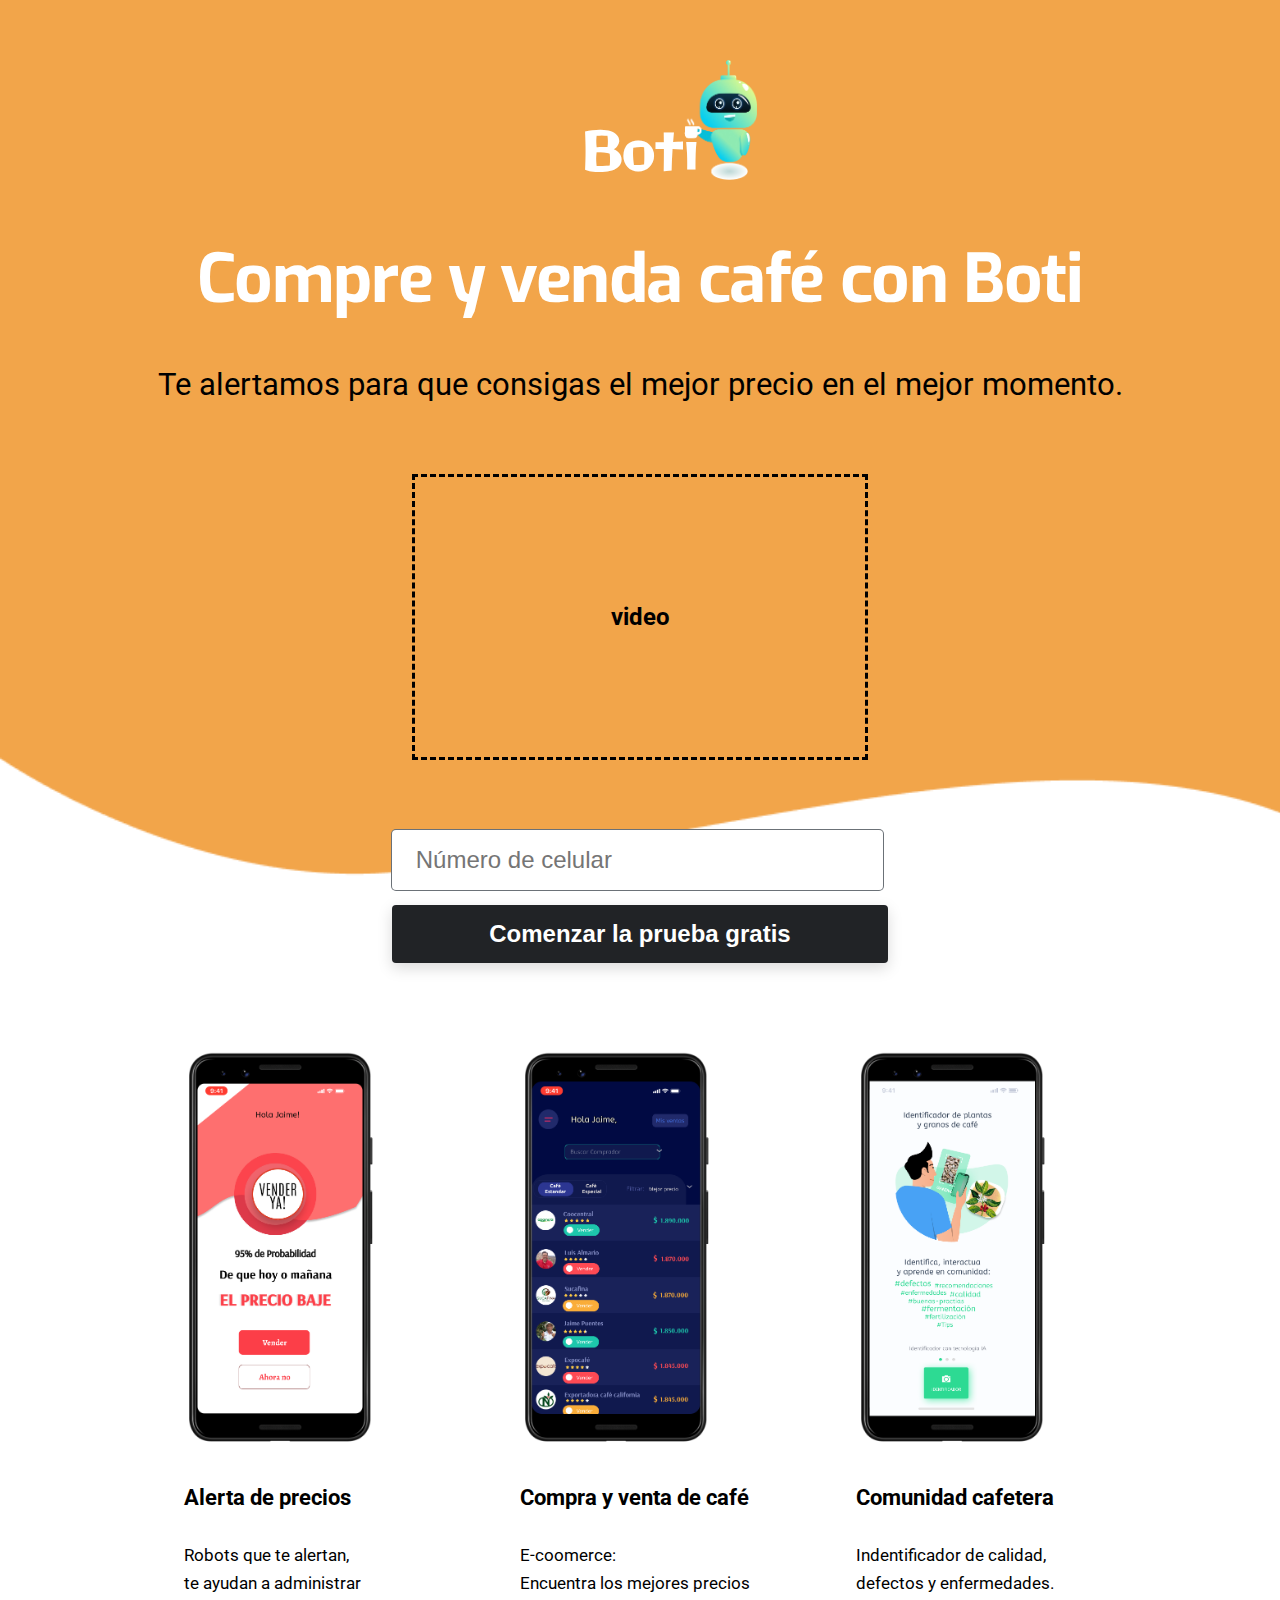
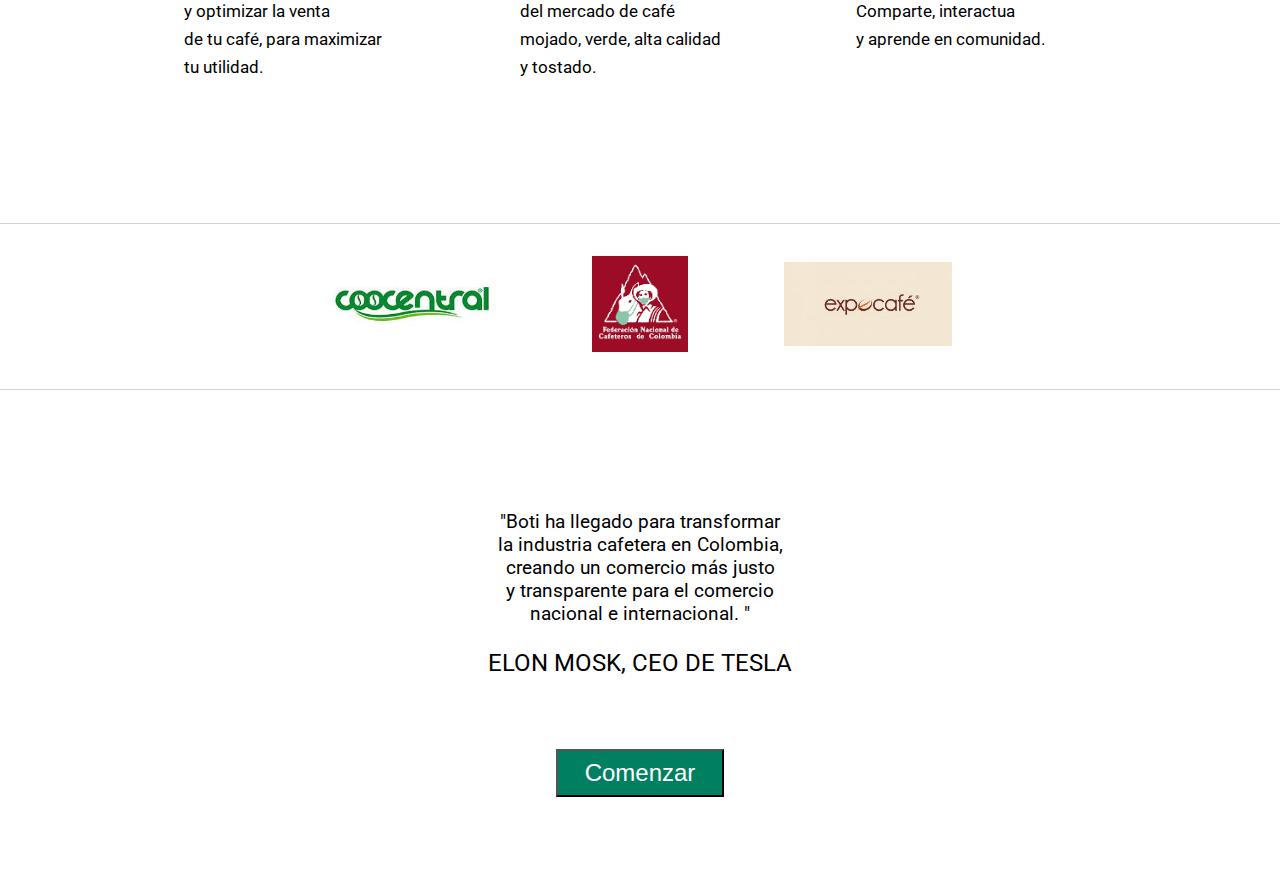
==== index.html @ e117797d "primer commit" ====
<!DOCTYPE html>
<html lang="en">
<head>
    <meta charset="UTF-8">
    <meta http-equiv="X-UA-Compatible" content="IE=edge">
    <meta name="viewport" content="width=device-width, initial-scale=1.0">
    <link rel="stylesheet" href="css/styles.css">
    <link rel="preconnect" href="https://fonts.googleapis.com">
    <link rel="preconnect" href="https://fonts.gstatic.com" crossorigin>
    <link href="https://fonts.googleapis.com/css2?family=Galindo&display=swap" rel="stylesheet">
    <link href="https://fonts.googleapis.com/css2?family=Roboto:wght@400;500;700&display=swap" rel="stylesheet">
    <link rel="stylesheet" href="https://use.fontawesome.com/releases/v5.15.2/css/all.css">
    <link href="https://fonts.googleapis.com/css2?family=Montserrat:wght@300;400;500;700&display=swap" rel="stylesheet">
    <link href="https://fonts.googleapis.com/css2?family=Lato:wght@400;700&display=swap" rel="stylesheet">
    <link href="https://fonts.googleapis.com/css2?family=Open+Sans:wght@300;400;600;700&display=swap" rel="stylesheet">
    <link href="https://fonts.googleapis.com/css2?family=Exo:wght@400;500;600;700&display=swap" rel="stylesheet">
    <title>BOTI</title>
</head>
<body>
    <div class="container">
        <header class="header">
            <div class="header__logo">
                <h2 class="header__titulo2">Boti</h2>
                <img src="img/logo_bot.png" alt="robot" class="header__img">
            </div> 
        </header>
        <h1 class="container__titulo1">Compre y venda café con Boti</h1>
        <div class="container_text">Te alertamos para que consigas el mejor precio en el mejor momento.</div>
        <div class="container2">
            <h2 class="container2__video">video</h2>
        </div>
        <div class="container__formulario">
            <input class="container__formulario__email" autocomplete="email" placeholder="Número de celular" aria-describedby="MessageId_5f2c" id="SignupEmail-a566" type="email" name="signup[email]">
            <button class="container__formulario__btn" name="button" data-event-page="free-trial" data-event-category="button" data-event-action="click-button-hero" data-event-label="signup" aria-haspopup="dialog" type="submit">Comenzar la prueba gratis</button>
        </div>
    </div> 
    
        <div class="container3">
            <div class="container3__cards">
                <img src="img/Group 807.png" alt="gif" class="container3__gif">
                <h4 class="container3__title1">Alerta de precios</h4>
                <span class="container3__subtitle1">Robots que te alertan,<br>te ayudan a administrar <br> y optimizar la venta <br> de tu café, para maximizar <br> tu utilidad. </span>
            </div>
            <div class="container3__cards2">
                <img src="img/Group 804.png" alt="gif2" class="container3__gif2">
                <h4 class="container3__title2" >Compra y venta de café</h4>
                <span class="container3__subtitle2">E-coomerce: <br> Encuentra los mejores precios <br>del mercado de café <br> mojado, verde, alta calidad <br> y tostado. </span>
            </div>
            <div class="container3__cards3">
                <img src="img/Group 808.png" alt="gif3" class="container3__gif3">
                <h4 class="container3__title3">Comunidad cafetera</h4>
                <span class="container3__subtitle3">Indentificador de calidad, <br> defectos y enfermedades.<br> Comparte, interactua <br>  y aprende en comunidad. </span>
            </div> 
        </div>
        <div class="container4">
            <div class="container4__sponsor"><img src="img/coocentral.jpg" alt="coocentral" class="container4__sponsor__img1"></div>
            <div class="container4__sponsor"><img src="img/fnc.png" alt="fnc" class="container4__sponsor__img2"></div>
            <div class="container4__sponsor"><img src="img/expocafe.jpg" alt="expocafé" class="container4__sponsor__img3"></div>
        </div>

        <div class="comment">
            <p class="comment__ceo1"> "Boti ha llegado para transformar <br> la industria cafetera en Colombia, <br> creando un comercio más justo <br> y transparente para el comercio<br>nacional e internacional. "</p>    
            <p class="comment__ceo2"> ELON MOSK, CEO DE TESLA </p> 
            <button class="comenzar">Comenzar</button>
        </div>
    



    
</body>
</html>
---- css/styles.css ----
html {
  font-size: 24px;
}

body {
  box-sizing: border-box;
  margin: 0;
  padding: 0;
  font-family: "Roboto", sans-serif;
}
body .container {
  background-image: url("../img/fondo.png");
  background-size: cover;
  display: flex;
  flex-direction: column;
  align-items: center;
}
body .container .header {
  display: flex;
  margin: 0;
  padding: 0;
  grid-column-gap: 0.5rem;
  align-items: center;
  flex-direction: column;
  margin-top: 2rem;
}
body .container .header .header__logo {
  position: relative;
  display: flex;
}
body .container .header .header__logo .header__img {
  width: 3rem;
  height: 5rem;
  margin: 0;
  position: absolute;
  z-index: 100;
  margin-left: 4.31rem;
  margin-top: 0.5rem;
}
body .container .header .header__logo .header__titulo2 {
  font-family: "Galindo", cursive;
  font-size: 2.3rem;
  color: white;
  margin: 0;
  font-weight: normal;
  padding-top: 2.85rem;
}
body .container .container__titulo1 {
  font-weight: 700;
  font-kerning: normal;
  font-feature-settings: "kern", "liga", "clig", "calt", "dlig";
  font-size: 2.8rem;
  line-height: 1.2142857143;
  letter-spacing: -0.0207142857em;
  color: white;
  font-family: "Exo", sans-serif;
  text-align: center;
}
body .container .container_text {
  font-weight: 400;
  font-kerning: normal;
  font-feature-settings: "kern", "liga", "clig", "calt", "dlig";
  font-size: 1.3rem;
  color: black;
  text-align: center;
}
body .container2 {
  width: 614.98px;
  height: 331.3px;
  display: flex;
  justify-content: center;
  align-items: center;
  margin-top: 2rem;
}
body .container2 .container2__video {
  display: flex;
  font-size: 1rem;
  text-align: center;
  width: 450px;
  height: 280px;
  border-color: black;
  border-style: dashed;
  justify-content: center;
  align-items: center;
}
body .container__formulario {
  display: flex;
  margin: 2rem;
  flex-direction: column;
}
body .container__formulario .container__formulario__email {
  display: inline-block;
  height: 0.4rem;
  width: 18.5rem;
  margin: 0 0 15px;
  padding: 1em 0.9375em;
  color: #212326;
  font-family: ShopifySans, Helvetica, Arial, sans-serif;
  font-size: 1rem;
  box-shadow: 0 0 0 1px #6b7177;
  border: 1px solid transparent;
  border-radius: 4px;
  background-color: #ffffff;
  transition: padding 150ms;
  appearance: none;
}
body .container__formulario .container__formulario__btn {
  box-shadow: 0 5px 15px 0 rgba(0, 0, 0, 0.15);
  background-color: #212326;
  color: #ffffff;
  display: inline-block;
  padding: 0.6em 4em;
  border-radius: 4px;
  font-family: ShopifySans, Helvetica, Arial, sans-serif;
  font-weight: 700;
  font-size: 1em;
  line-height: 1.133;
  transition: 150ms ease;
  transition-property: background-color, border-color, box-shadow, color;
  text-align: center;
  -webkit-appearance: none;
  cursor: pointer;
  border-width: 1px;
  border-style: solid;
  border-color: transparent;
}
body .container3 {
  display: flex;
  margin-top: 1.5rem;
  gap: 4rem;
  margin-bottom: 6rem;
  flex-wrap: wrap;
  justify-content: center;
}
body .container3 .container3__cards {
  width: 10rem;
}
body .container3 .container3__cards .container3__gif {
  width: 8rem;
}
body .container3 .container3__cards .container3__title1 {
  font-size: 0.9rem;
}
body .container3 .container3__cards .container3__subtitle1 {
  font-size: 0.7rem;
}
body .container3 .container3__cards2 {
  width: 10rem;
}
body .container3 .container3__cards2 .container3__gif2 {
  width: 8rem;
}
body .container3 .container3__cards2 .container3__title2 {
  font-size: 0.9rem;
}
body .container3 .container3__cards2 .container3__subtitle2 {
  font-size: 0.7rem;
}
body .container3 .container3__cards3 {
  width: 10rem;
}
body .container3 .container3__cards3 .container3__gif3 {
  width: 8rem;
}
body .container3 .container3__cards3 .container3__title3 {
  font-size: 0.9rem;
}
body .container3 .container3__cards3 .container3__subtitle3 {
  font-size: 0.7rem;
}
body .container4 {
  display: flex;
  padding-top: 1rem;
  padding-bottom: 1rem;
  width: 100%;
  gap: 4rem;
  flex-wrap: wrap;
  align-items: center;
  justify-content: center;
  border-top: 1px solid #d2d5d9;
  border-bottom: 1px solid #d2d5d9;
}
body .container4__sponsor__img1 {
  width: 7rem;
}
body .container4__sponsor__img2 {
  width: 4rem;
}
body .container4__sponsor__img3 {
  width: 7rem;
}
body .comment {
  margin-top: 5rem;
  text-align: center;
  margin-bottom: 2rem;
}
body .comment .comment__ceo1 {
  font-size: 0.8rem;
}
body .comment .comment__ceo2 {
  font-size: 0.8xrem;
}
body .comment .comenzar {
  margin-bottom: 2rem;
  margin-top: 2rem;
  background-color: #008060;
  width: 7rem;
  height: 2rem;
  cursor: pointer;
  text-decoration: none;
  color: white;
  font-size: 1rem;
  text-align: center;
}

/*# sourceMappingURL=styles.css.map */
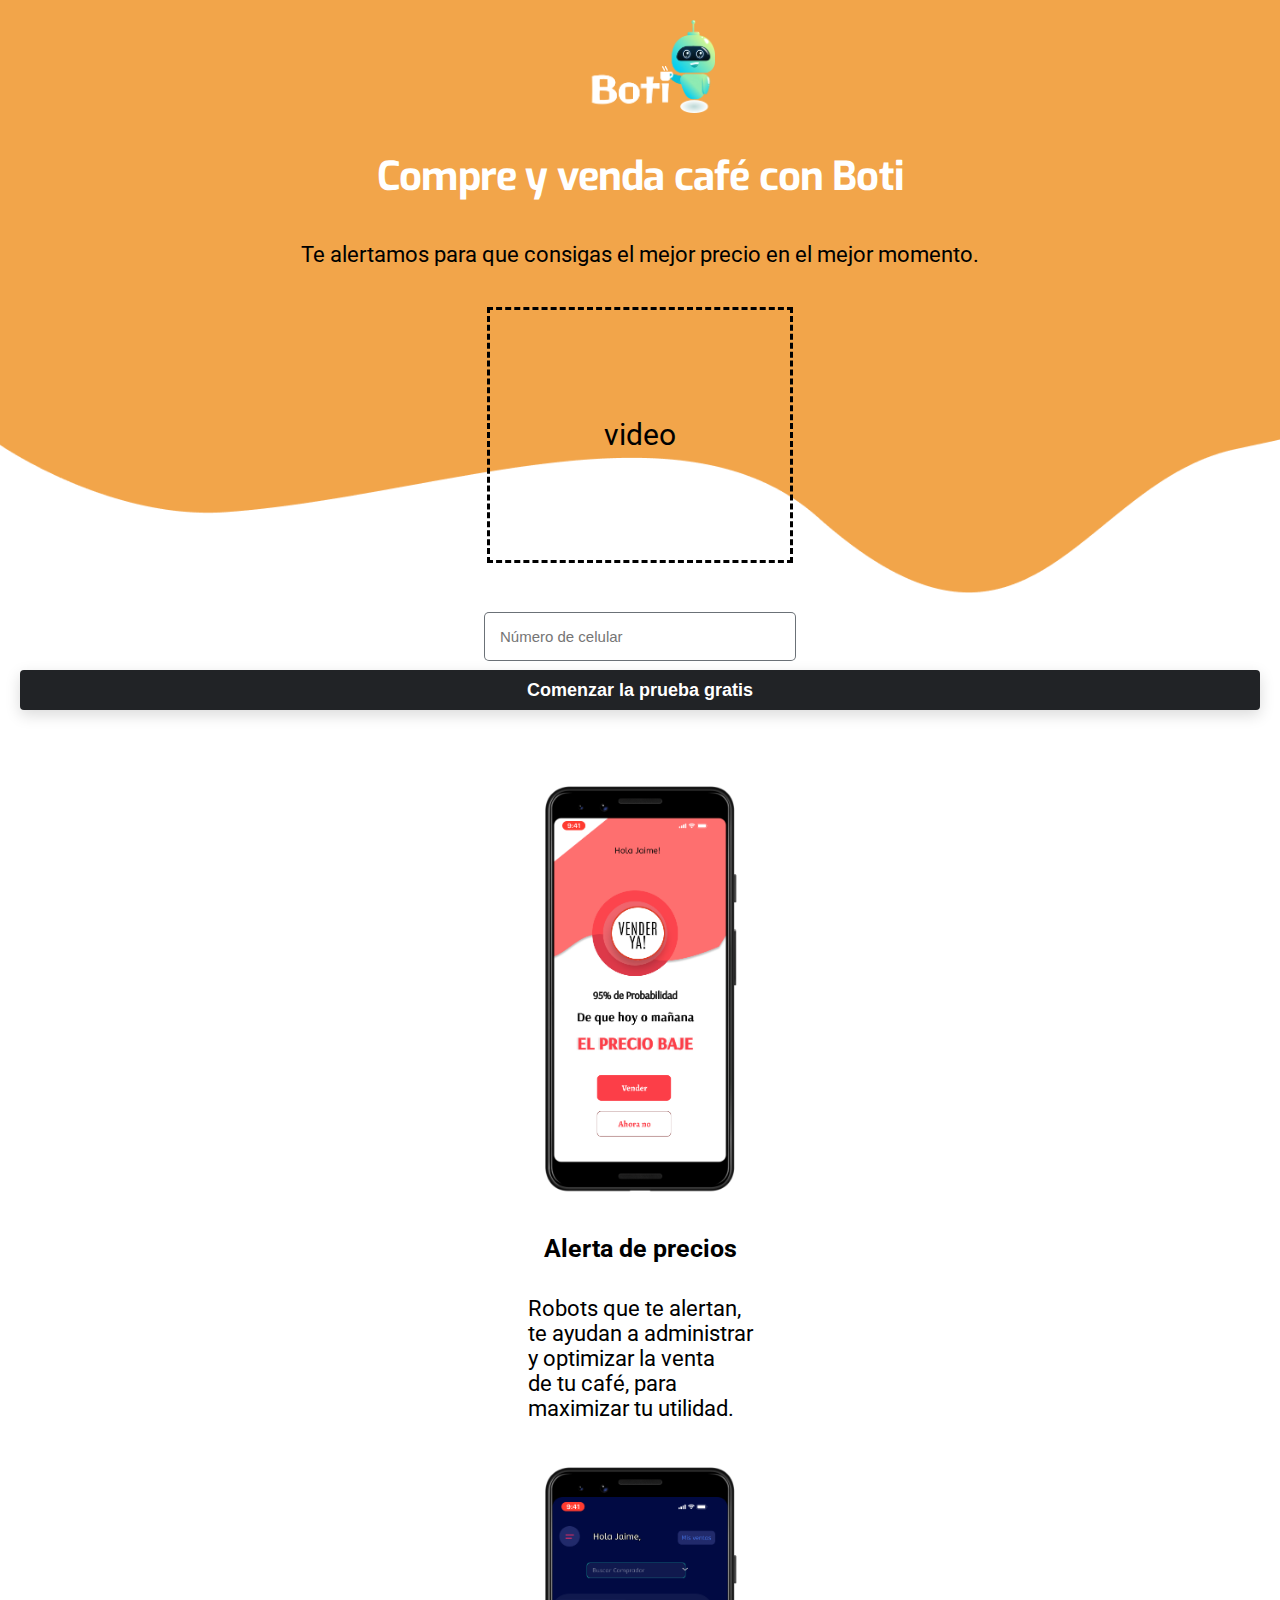
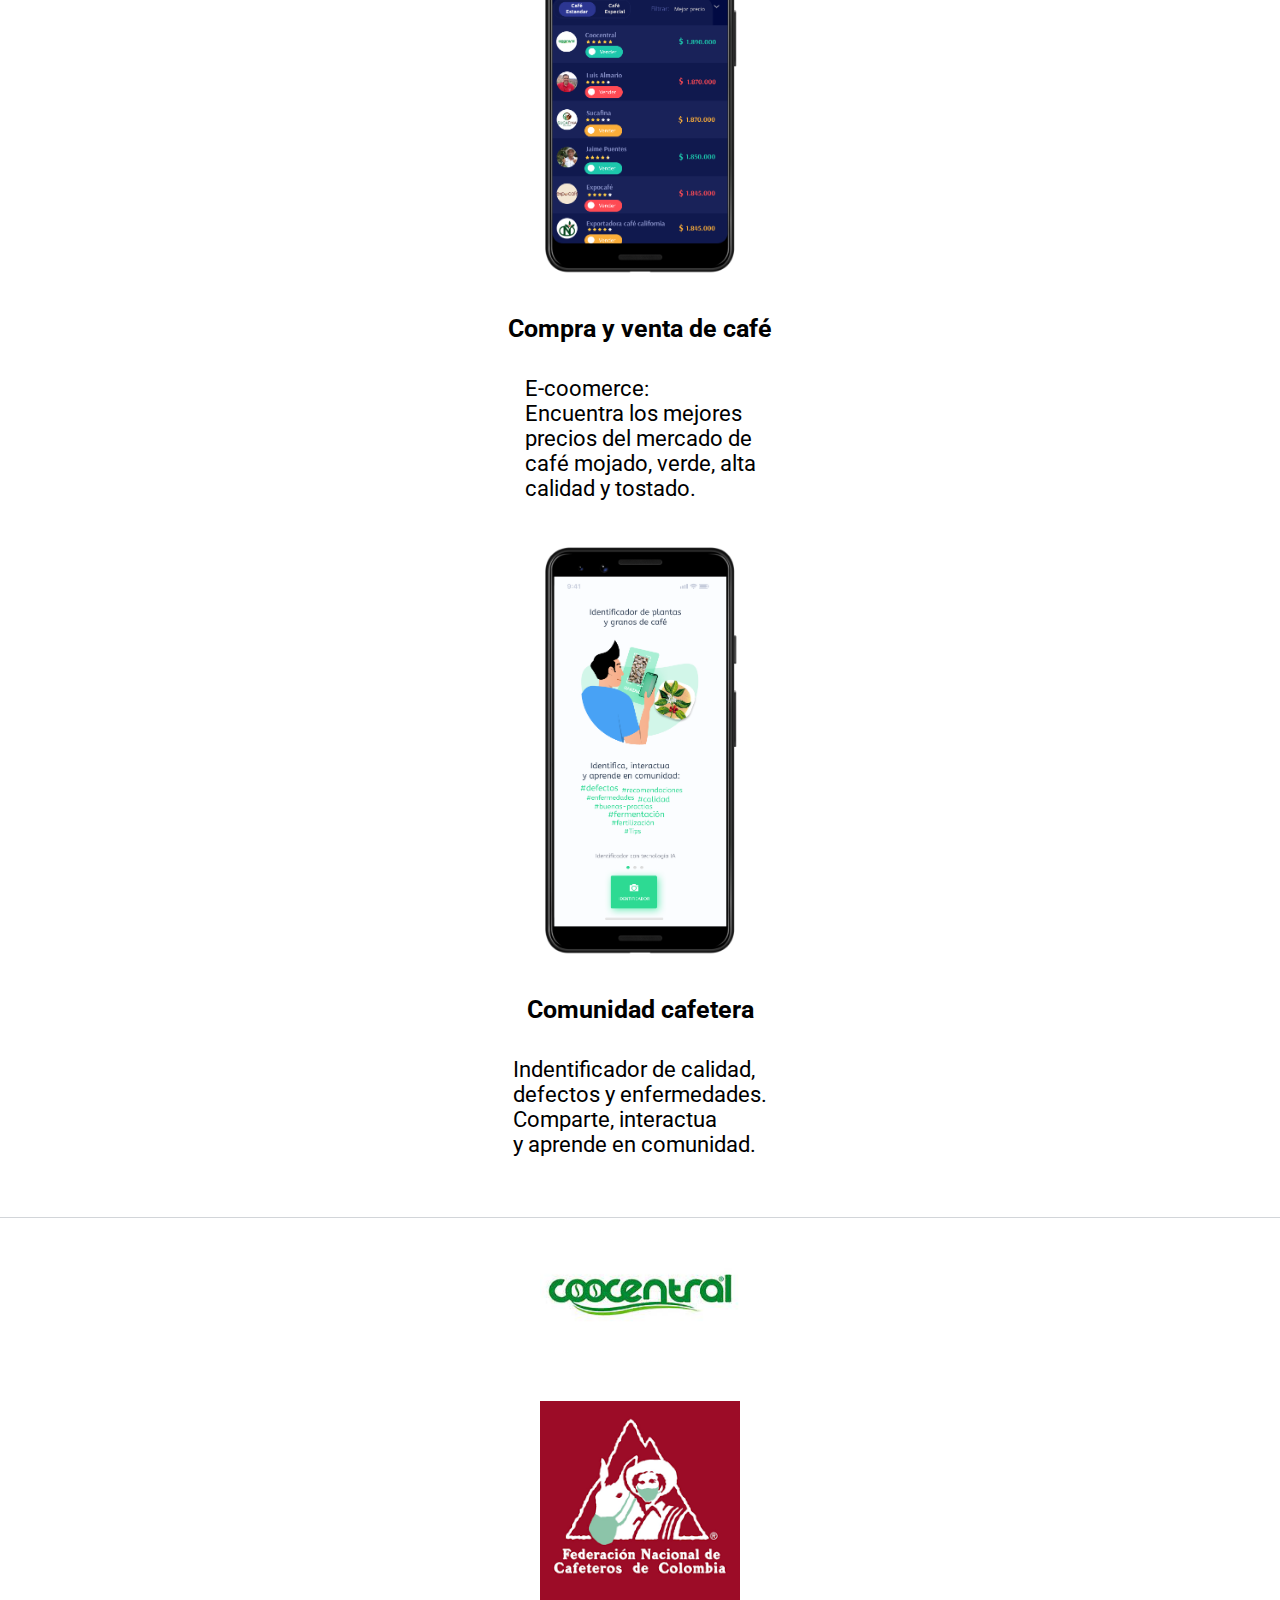
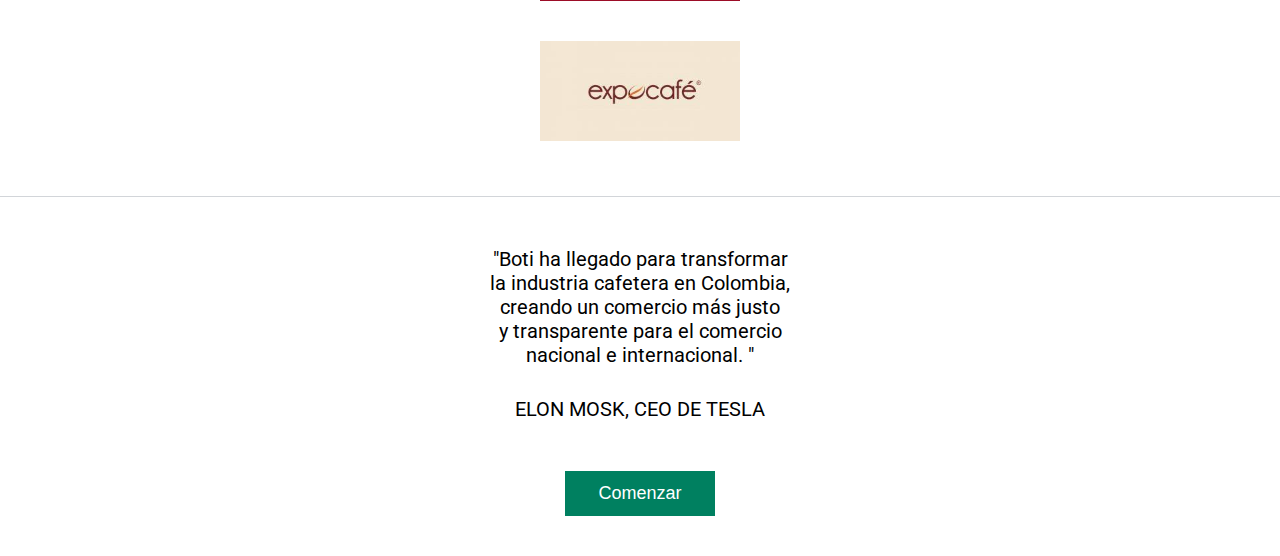
==== commit 6c60b9f2: "modifid_completed_vsmobile" ====
--- a/index.html
+++ b/index.html
@@ -5,68 +5,51 @@
     <meta http-equiv="X-UA-Compatible" content="IE=edge">
     <meta name="viewport" content="width=device-width, initial-scale=1.0">
     <link rel="stylesheet" href="css/styles.css">
-    <link rel="preconnect" href="https://fonts.googleapis.com">
-    <link rel="preconnect" href="https://fonts.gstatic.com" crossorigin>
-    <link href="https://fonts.googleapis.com/css2?family=Galindo&display=swap" rel="stylesheet">
     <link href="https://fonts.googleapis.com/css2?family=Roboto:wght@400;500;700&display=swap" rel="stylesheet">
-    <link rel="stylesheet" href="https://use.fontawesome.com/releases/v5.15.2/css/all.css">
-    <link href="https://fonts.googleapis.com/css2?family=Montserrat:wght@300;400;500;700&display=swap" rel="stylesheet">
-    <link href="https://fonts.googleapis.com/css2?family=Lato:wght@400;700&display=swap" rel="stylesheet">
-    <link href="https://fonts.googleapis.com/css2?family=Open+Sans:wght@300;400;600;700&display=swap" rel="stylesheet">
     <link href="https://fonts.googleapis.com/css2?family=Exo:wght@400;500;600;700&display=swap" rel="stylesheet">
     <title>BOTI</title>
 </head>
 <body>
-    <div class="container">
-        <header class="header">
-            <div class="header__logo">
-                <h2 class="header__titulo2">Boti</h2>
-                <img src="img/logo_bot.png" alt="robot" class="header__img">
-            </div> 
-        </header>
-        <h1 class="container__titulo1">Compre y venda café con Boti</h1>
-        <div class="container_text">Te alertamos para que consigas el mejor precio en el mejor momento.</div>
-        <div class="container2">
-            <h2 class="container2__video">video</h2>
-        </div>
-        <div class="container__formulario">
-            <input class="container__formulario__email" autocomplete="email" placeholder="Número de celular" aria-describedby="MessageId_5f2c" id="SignupEmail-a566" type="email" name="signup[email]">
-            <button class="container__formulario__btn" name="button" data-event-page="free-trial" data-event-category="button" data-event-action="click-button-hero" data-event-label="signup" aria-haspopup="dialog" type="submit">Comenzar la prueba gratis</button>
-        </div>
-    </div> 
+    <header class="header">
+        <img src="img/Group 810.png" alt="logo" class="header__img">
+        <h1 class="header__title">Compre y venda café con Boti</h1>
+        <div class="header__text">Te alertamos para que consigas el mejor precio en el mejor momento.</div>
+        <div class="header__video">video</div>
+    </header>
+
+    <form class="form">
+        <input class="form__phone" autocomplete="tel" placeholder="Número de celular" id="SignupPhone" type="number" name="signup[email]">
+        <button class="form__btn" name="button" data-event-page="free-trial" data-event-category="button" data-event-action="click-button-hero" data-event-label="signup" aria-haspopup="dialog" type="submit">Comenzar la prueba gratis</button>
+    </form>
     
-        <div class="container3">
-            <div class="container3__cards">
-                <img src="img/Group 807.png" alt="gif" class="container3__gif">
-                <h4 class="container3__title1">Alerta de precios</h4>
-                <span class="container3__subtitle1">Robots que te alertan,<br>te ayudan a administrar <br> y optimizar la venta <br> de tu café, para maximizar <br> tu utilidad. </span>
-            </div>
-            <div class="container3__cards2">
-                <img src="img/Group 804.png" alt="gif2" class="container3__gif2">
-                <h4 class="container3__title2" >Compra y venta de café</h4>
-                <span class="container3__subtitle2">E-coomerce: <br> Encuentra los mejores precios <br>del mercado de café <br> mojado, verde, alta calidad <br> y tostado. </span>
-            </div>
-            <div class="container3__cards3">
-                <img src="img/Group 808.png" alt="gif3" class="container3__gif3">
-                <h4 class="container3__title3">Comunidad cafetera</h4>
-                <span class="container3__subtitle3">Indentificador de calidad, <br> defectos y enfermedades.<br> Comparte, interactua <br>  y aprende en comunidad. </span>
-            </div> 
-        </div>
-        <div class="container4">
-            <div class="container4__sponsor"><img src="img/coocentral.jpg" alt="coocentral" class="container4__sponsor__img1"></div>
-            <div class="container4__sponsor"><img src="img/fnc.png" alt="fnc" class="container4__sponsor__img2"></div>
-            <div class="container4__sponsor"><img src="img/expocafe.jpg" alt="expocafé" class="container4__sponsor__img3"></div>
-        </div>
+    <section class="cards">
+        <article class="cards__presentation">
+            <img src="img/Group 807.png" alt="gif" class="cards__gif">
+            <h4 class="cards__title">Alerta de precios</h4>
+            <span class="cards__subtitle">Robots que te alertan,<br>te ayudan a administrar <br> y optimizar la venta <br> de tu café, para <br> maximizar tu utilidad. </span>
+        </article>
+        <article class="cards__presentation">
+            <img src="img/Group 804.png" alt="gif2" class="cards__gif">
+            <h4 class="cards__title">Compra y venta de café</h4>
+            <span class="cards__subtitle">E-coomerce: <br> Encuentra los mejores  <br>precios del mercado de  <br> café mojado, verde, alta  <br>calidad y tostado. </span>
+        </article>
+        <article class="cards__presentation">
+            <img src="img/Group 808.png" alt="gif3" class="cards__gif">
+            <h4 class="cards__title">Comunidad cafetera</h4>
+            <span class="cards__subtitle">Indentificador de calidad, <br> defectos y enfermedades.<br> Comparte, interactua <br>  y aprende en comunidad. </span>
+        </article> 
+    </section>
 
-        <div class="comment">
-            <p class="comment__ceo1"> "Boti ha llegado para transformar <br> la industria cafetera en Colombia, <br> creando un comercio más justo <br> y transparente para el comercio<br>nacional e internacional. "</p>    
-            <p class="comment__ceo2"> ELON MOSK, CEO DE TESLA </p> 
-            <button class="comenzar">Comenzar</button>
-        </div>
-    
+    <section class="sponsor">
+        <img src="img/coocentral.jpg" alt="coocentral" class="sponsor__item">
+        <img src="img/fnc.png" alt="fnc" class="sponsor__item">
+        <img src="img/expocafe.jpg" alt="expocafé" class="sponsor__item"> 
+    </section>
 
-
-
-    
+        <footer class="comment">
+            <p class="comment__ceo"> "Boti ha llegado para transformar <br> la industria cafetera en Colombia, <br> creando un comercio más justo <br> y transparente para el comercio<br>nacional e internacional. "</p>    
+            <p class="comment__ceo"> ELON MOSK, CEO DE TESLA </p> 
+            <button class="comment__bottom">Comenzar</button>
+        </footer>  
 </body>
 </html>--- a/css/styles.css
+++ b/css/styles.css
@@ -1,5 +1,5 @@
 html {
-  font-size: 24px;
+  font-size: 62.5%;
 }
 
 body {
@@ -8,112 +8,86 @@
   padding: 0;
   font-family: "Roboto", sans-serif;
 }
-body .container {
+
+.header {
   background-image: url("../img/fondo.png");
   background-size: cover;
   display: flex;
   flex-direction: column;
   align-items: center;
 }
-body .container .header {
-  display: flex;
-  margin: 0;
-  padding: 0;
-  grid-column-gap: 0.5rem;
-  align-items: center;
-  flex-direction: column;
-  margin-top: 2rem;
+.header__img {
+  width: 15rem;
+  margin: 2rem;
 }
-body .container .header .header__logo {
-  position: relative;
-  display: flex;
-}
-body .container .header .header__logo .header__img {
-  width: 3rem;
-  height: 5rem;
-  margin: 0;
-  position: absolute;
-  z-index: 100;
-  margin-left: 4.31rem;
-  margin-top: 0.5rem;
-}
-body .container .header .header__logo .header__titulo2 {
-  font-family: "Galindo", cursive;
-  font-size: 2.3rem;
-  color: white;
-  margin: 0;
-  font-weight: normal;
-  padding-top: 2.85rem;
-}
-body .container .container__titulo1 {
+.header__title {
   font-weight: 700;
-  font-kerning: normal;
-  font-feature-settings: "kern", "liga", "clig", "calt", "dlig";
-  font-size: 2.8rem;
+  font-size: 4rem;
   line-height: 1.2142857143;
   letter-spacing: -0.0207142857em;
   color: white;
   font-family: "Exo", sans-serif;
   text-align: center;
+  margin: 2rem;
 }
-body .container .container_text {
+.header__text {
   font-weight: 400;
   font-kerning: normal;
   font-feature-settings: "kern", "liga", "clig", "calt", "dlig";
-  font-size: 1.3rem;
+  font-size: 2.2rem;
   color: black;
   text-align: center;
+  margin: 2rem;
 }
-body .container2 {
-  width: 614.98px;
-  height: 331.3px;
+.header__video {
+  width: 60rem;
+  height: 50rem;
   display: flex;
   justify-content: center;
   align-items: center;
   margin-top: 2rem;
-}
-body .container2 .container2__video {
   display: flex;
-  font-size: 1rem;
+  font-size: 3rem;
   text-align: center;
-  width: 450px;
-  height: 280px;
+  width: 30rem;
+  height: 25rem;
   border-color: black;
   border-style: dashed;
   justify-content: center;
   align-items: center;
+  margin-bottom: 3rem;
 }
-body .container__formulario {
+
+.form {
   display: flex;
   margin: 2rem;
   flex-direction: column;
 }
-body .container__formulario .container__formulario__email {
+.form__phone {
   display: inline-block;
-  height: 0.4rem;
-  width: 18.5rem;
-  margin: 0 0 15px;
+  height: 1.5rem;
+  width: 28rem;
+  margin: 0 0 1rem;
   padding: 1em 0.9375em;
   color: #212326;
-  font-family: ShopifySans, Helvetica, Arial, sans-serif;
-  font-size: 1rem;
+  font-size: 1.5rem;
   box-shadow: 0 0 0 1px #6b7177;
   border: 1px solid transparent;
   border-radius: 4px;
   background-color: #ffffff;
   transition: padding 150ms;
   appearance: none;
+  align-self: center;
 }
-body .container__formulario .container__formulario__btn {
+.form__btn {
   box-shadow: 0 5px 15px 0 rgba(0, 0, 0, 0.15);
   background-color: #212326;
   color: #ffffff;
   display: inline-block;
-  padding: 0.6em 4em;
+  padding: 0.9rem 4rem;
   border-radius: 4px;
-  font-family: ShopifySans, Helvetica, Arial, sans-serif;
   font-weight: 700;
-  font-size: 1em;
+  font-size: 1.8rem;
   line-height: 1.133;
   transition: 150ms ease;
   transition-property: background-color, border-color, box-shadow, color;
@@ -123,55 +97,38 @@
   border-width: 1px;
   border-style: solid;
   border-color: transparent;
+  margin-bottom: 5rem;
 }
-body .container3 {
+
+.cards {
   display: flex;
   margin-top: 1.5rem;
   gap: 4rem;
   margin-bottom: 6rem;
   flex-wrap: wrap;
   justify-content: center;
+  flex-direction: column;
+  align-items: center;
 }
-body .container3 .container3__cards {
-  width: 10rem;
+.cards__presentation {
+  display: flex;
+  flex-direction: column;
+  align-items: center;
 }
-body .container3 .container3__cards .container3__gif {
-  width: 8rem;
+.cards__gif {
+  width: 20rem;
 }
-body .container3 .container3__cards .container3__title1 {
-  font-size: 0.9rem;
+.cards__title {
+  font-size: 2.5rem;
 }
-body .container3 .container3__cards .container3__subtitle1 {
-  font-size: 0.7rem;
+.cards__subtitle {
+  font-size: 2.2rem;
 }
-body .container3 .container3__cards2 {
-  width: 10rem;
-}
-body .container3 .container3__cards2 .container3__gif2 {
-  width: 8rem;
-}
-body .container3 .container3__cards2 .container3__title2 {
-  font-size: 0.9rem;
-}
-body .container3 .container3__cards2 .container3__subtitle2 {
-  font-size: 0.7rem;
-}
-body .container3 .container3__cards3 {
-  width: 10rem;
-}
-body .container3 .container3__cards3 .container3__gif3 {
-  width: 8rem;
-}
-body .container3 .container3__cards3 .container3__title3 {
-  font-size: 0.9rem;
-}
-body .container3 .container3__cards3 .container3__subtitle3 {
-  font-size: 0.7rem;
-}
-body .container4 {
+
+.sponsor {
   display: flex;
   padding-top: 1rem;
-  padding-bottom: 1rem;
+  padding-bottom: 5.5rem;
   width: 100%;
   gap: 4rem;
   flex-wrap: wrap;
@@ -179,38 +136,33 @@
   justify-content: center;
   border-top: 1px solid #d2d5d9;
   border-bottom: 1px solid #d2d5d9;
+  flex-direction: column;
 }
-body .container4__sponsor__img1 {
-  width: 7rem;
+.sponsor__item {
+  width: 20rem;
 }
-body .container4__sponsor__img2 {
-  width: 4rem;
-}
-body .container4__sponsor__img3 {
-  width: 7rem;
-}
-body .comment {
+
+.comment {
   margin-top: 5rem;
   text-align: center;
   margin-bottom: 2rem;
 }
-body .comment .comment__ceo1 {
-  font-size: 0.8rem;
+.comment__ceo {
+  font-size: 2rem;
+  margin: 3rem;
 }
-body .comment .comment__ceo2 {
-  font-size: 0.8xrem;
-}
-body .comment .comenzar {
+.comment__bottom {
   margin-bottom: 2rem;
   margin-top: 2rem;
   background-color: #008060;
-  width: 7rem;
-  height: 2rem;
+  width: 15rem;
+  height: 4.5rem;
   cursor: pointer;
   text-decoration: none;
   color: white;
-  font-size: 1rem;
+  font-size: 1.8rem;
   text-align: center;
+  border-style: none;
 }
 
 /*# sourceMappingURL=styles.css.map */
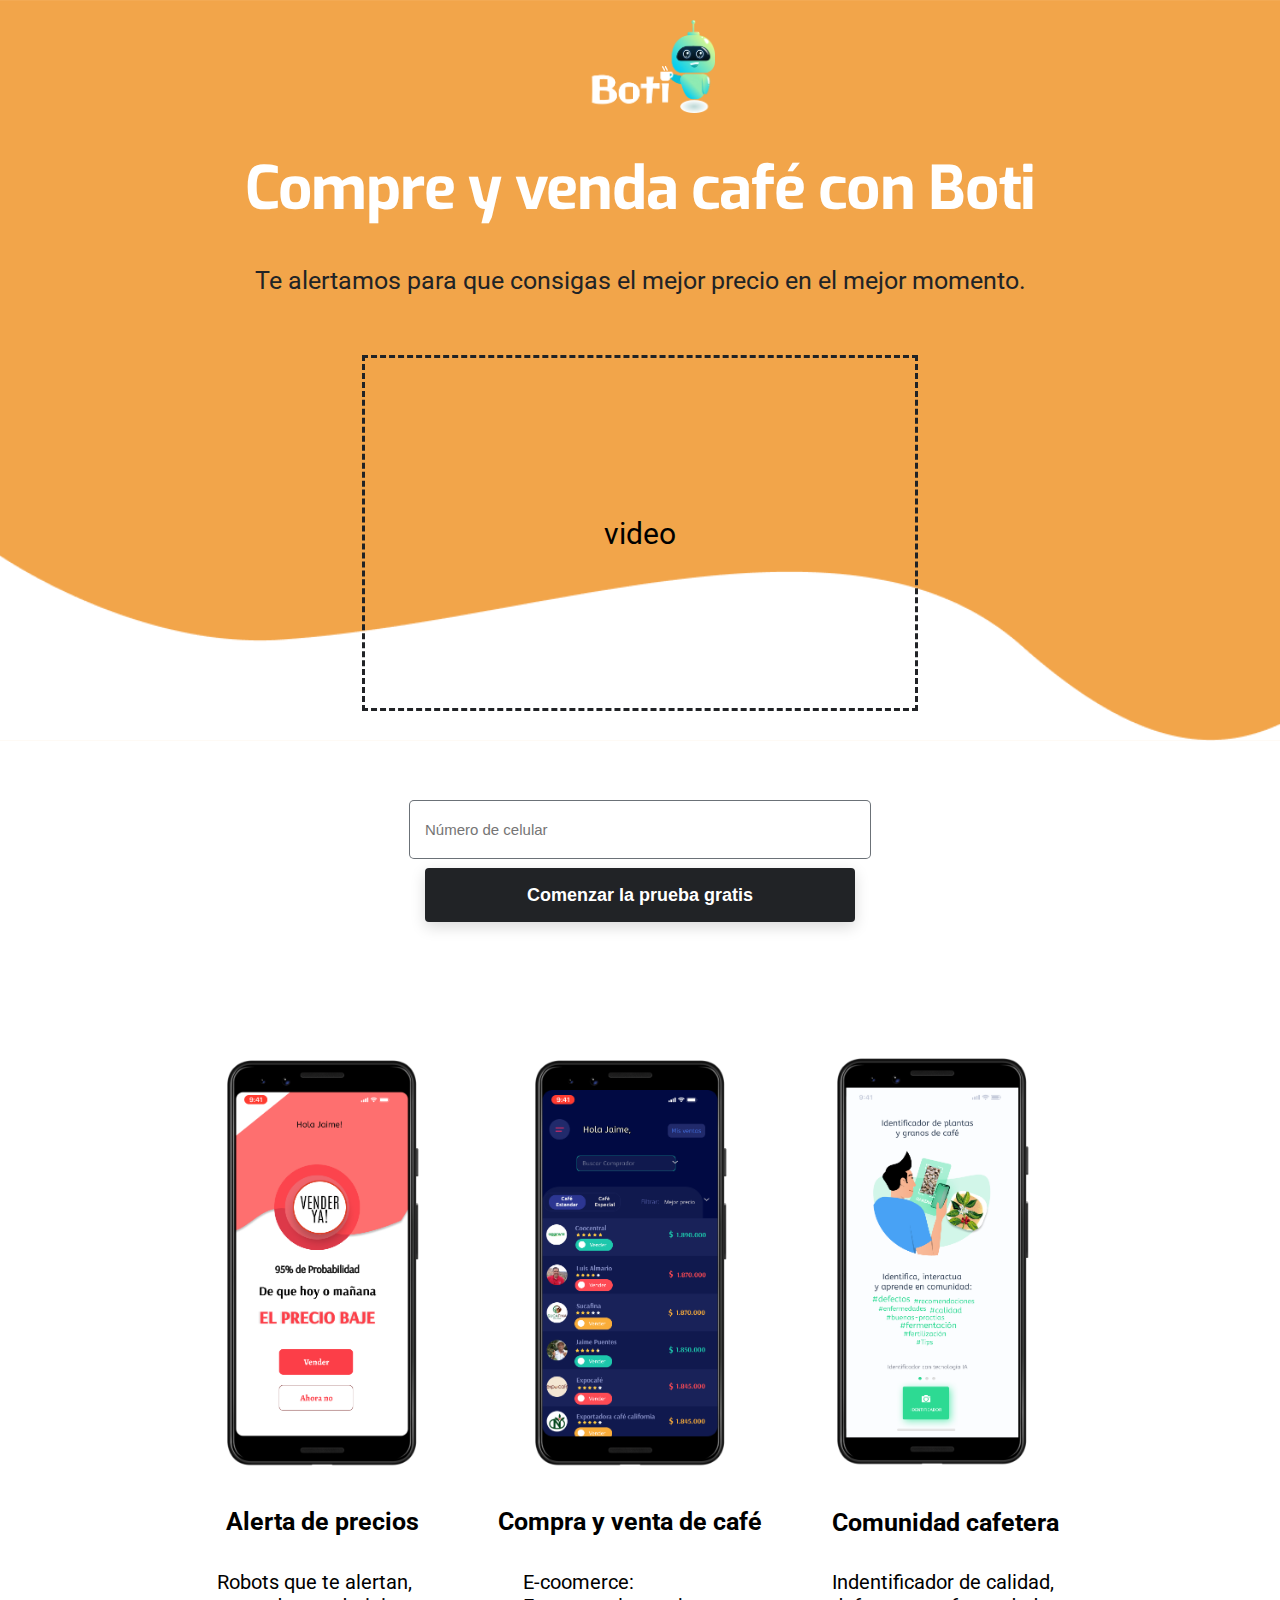
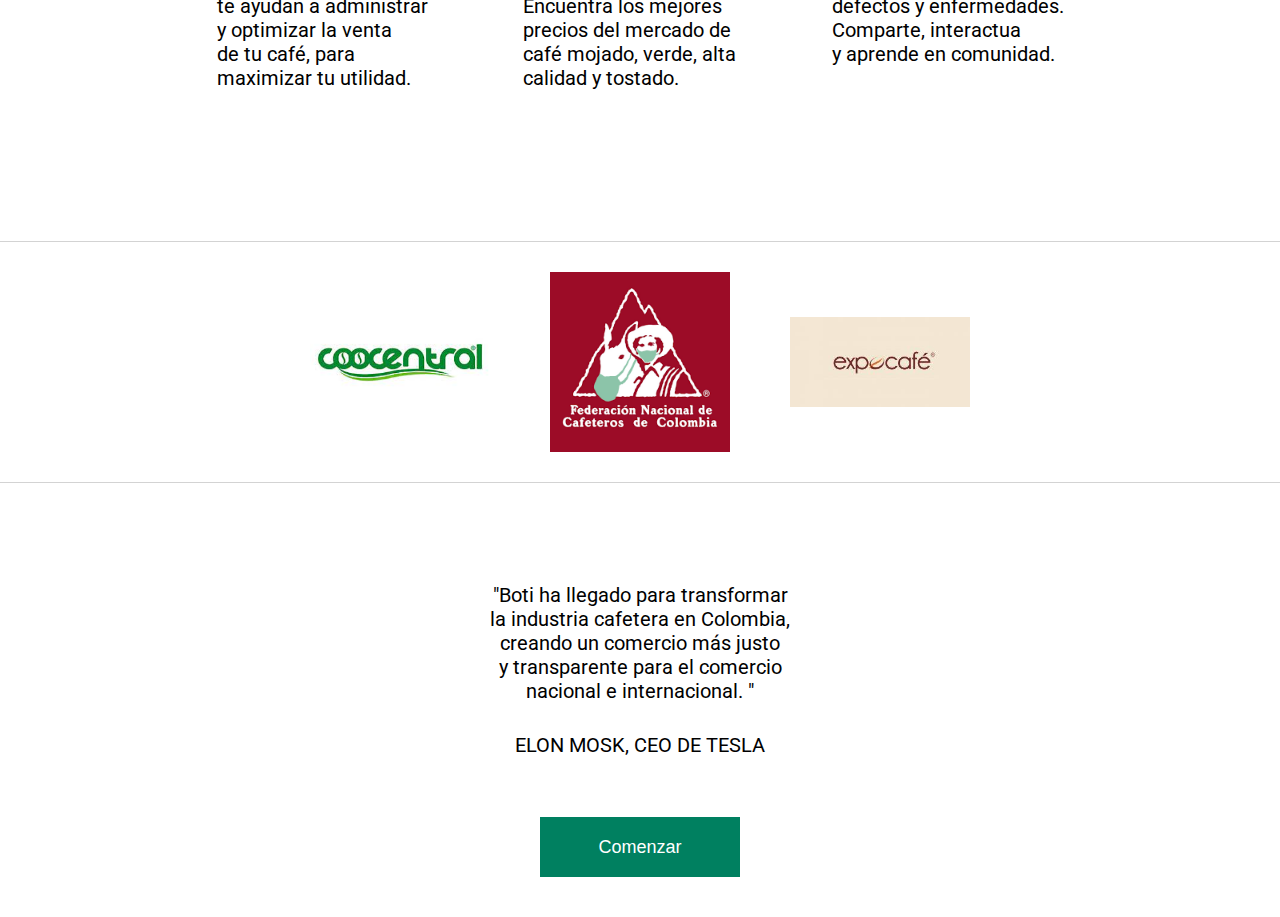
==== commit 55086e3a: "responsive pantallas" ====
--- a/index.html
+++ b/index.html
@@ -10,42 +10,43 @@
     <title>BOTI</title>
 </head>
 <body>
-    <header class="header">
-        <img src="img/Group 810.png" alt="logo" class="header__img">
-        <h1 class="header__title">Compre y venda café con Boti</h1>
-        <div class="header__text">Te alertamos para que consigas el mejor precio en el mejor momento.</div>
-        <div class="header__video">video</div>
-    </header>
+    <main>
+        <header class="header">
+            <img src="img/Group 810.png" alt="logo" class="header__img">
+            <h1 class="header__title">Compre y venda café con Boti</h1>
+            <div class="header__text">Te alertamos para que consigas el mejor precio en el mejor momento.</div>
+            <div class="header__video">video</div>
+        </header>
 
-    <form class="form">
-        <input class="form__phone" autocomplete="tel" placeholder="Número de celular" id="SignupPhone" type="number" name="signup[email]">
-        <button class="form__btn" name="button" data-event-page="free-trial" data-event-category="button" data-event-action="click-button-hero" data-event-label="signup" aria-haspopup="dialog" type="submit">Comenzar la prueba gratis</button>
-    </form>
-    
-    <section class="cards">
-        <article class="cards__presentation">
-            <img src="img/Group 807.png" alt="gif" class="cards__gif">
-            <h4 class="cards__title">Alerta de precios</h4>
-            <span class="cards__subtitle">Robots que te alertan,<br>te ayudan a administrar <br> y optimizar la venta <br> de tu café, para <br> maximizar tu utilidad. </span>
-        </article>
-        <article class="cards__presentation">
-            <img src="img/Group 804.png" alt="gif2" class="cards__gif">
-            <h4 class="cards__title">Compra y venta de café</h4>
-            <span class="cards__subtitle">E-coomerce: <br> Encuentra los mejores  <br>precios del mercado de  <br> café mojado, verde, alta  <br>calidad y tostado. </span>
-        </article>
-        <article class="cards__presentation">
-            <img src="img/Group 808.png" alt="gif3" class="cards__gif">
-            <h4 class="cards__title">Comunidad cafetera</h4>
-            <span class="cards__subtitle">Indentificador de calidad, <br> defectos y enfermedades.<br> Comparte, interactua <br>  y aprende en comunidad. </span>
-        </article> 
-    </section>
+        <form class="form">
+            <input class="form__phone" autocomplete="tel" placeholder="Número de celular" id="SignupPhone" type="number" name="signup[email]">
+            <button class="form__btn" name="button" data-event-page="free-trial" data-event-category="button" data-event-action="click-button-hero" data-event-label="signup" aria-haspopup="dialog" type="submit">Comenzar la prueba gratis</button>
+        </form>
+        
+        <section class="cards">
+            <article class="cards__presentation">
+                <img src="img/Group 807.png" alt="gif" class="cards__gif">
+                <h4 class="cards__title">Alerta de precios</h4>
+                <span class="cards__subtitle">Robots que te alertan,<br>te ayudan a administrar <br> y optimizar la venta <br> de tu café, para <br> maximizar tu utilidad. </span>
+            </article>
+            <article class="cards__presentation">
+                <img src="img/Group 804.png" alt="gif2" class="cards__gif">
+                <h4 class="cards__title">Compra y venta de café</h4>
+                <span class="cards__subtitle">E-coomerce: <br> Encuentra los mejores  <br>precios del mercado de  <br> café mojado, verde, alta  <br>calidad y tostado. </span>
+            </article>
+            <article class="cards__presentation--margin">
+                <img src="img/Group 808.png" alt="gif3" class="cards__gif">
+                <h4 class="cards__title">Comunidad cafetera</h4>
+                <span class="cards__subtitle">Indentificador de calidad, <br> defectos y enfermedades.<br> Comparte, interactua <br>  y aprende en comunidad. </span>
+            </article> 
+        </section>
 
-    <section class="sponsor">
-        <img src="img/coocentral.jpg" alt="coocentral" class="sponsor__item">
-        <img src="img/fnc.png" alt="fnc" class="sponsor__item">
-        <img src="img/expocafe.jpg" alt="expocafé" class="sponsor__item"> 
-    </section>
-
+        <section class="sponsor">
+            <img src="img/coocentral.jpg" alt="coocentral" class="sponsor__item">
+            <img src="img/fnc.png" alt="fnc" class="sponsor__item">
+            <img src="img/expocafe.jpg" alt="expocafé" class="sponsor__item"> 
+        </section>
+    </main>
         <footer class="comment">
             <p class="comment__ceo"> "Boti ha llegado para transformar <br> la industria cafetera en Colombia, <br> creando un comercio más justo <br> y transparente para el comercio<br>nacional e internacional. "</p>    
             <p class="comment__ceo"> ELON MOSK, CEO DE TESLA </p> 
--- a/css/styles.css
+++ b/css/styles.css
@@ -25,43 +25,72 @@
   font-size: 4rem;
   line-height: 1.2142857143;
   letter-spacing: -0.0207142857em;
-  color: white;
+  color: #ffffff;
   font-family: "Exo", sans-serif;
   text-align: center;
   margin: 2rem;
+}
+@media (min-width: 420px) and (max-width: 720px) {
+  .header__title {
+    font-size: 6rem;
+  }
+}
+@media (min-width: 721px) {
+  .header__title {
+    font-size: 6rem;
+  }
 }
 .header__text {
   font-weight: 400;
   font-kerning: normal;
   font-feature-settings: "kern", "liga", "clig", "calt", "dlig";
   font-size: 2.2rem;
-  color: black;
-  text-align: center;
-  margin: 2rem;
+  color: #212326;
+  text-align: center;
+  margin: 2rem;
+}
+@media (min-width: 721px) {
+  .header__text {
+    font-size: 2.5rem;
+  }
 }
 .header__video {
-  width: 60rem;
-  height: 50rem;
-  display: flex;
-  justify-content: center;
-  align-items: center;
-  margin-top: 2rem;
+  display: flex;
+  justify-content: center;
+  align-items: center;
+  margin-top: 4rem;
   display: flex;
   font-size: 3rem;
   text-align: center;
   width: 30rem;
-  height: 25rem;
-  border-color: black;
+  height: 30rem;
+  border-color: #212326;
   border-style: dashed;
   justify-content: center;
   align-items: center;
   margin-bottom: 3rem;
 }
+@media (min-width: 420px) and (max-width: 720px) {
+  .header__video {
+    width: 40rem;
+  }
+}
+@media (min-width: 721px) {
+  .header__video {
+    width: 55rem;
+    height: 35rem;
+  }
+}
 
 .form {
   display: flex;
   margin: 2rem;
   flex-direction: column;
+}
+@media (min-width: 721px) {
+  .form {
+    padding-top: 4rem;
+  }
 }
 .form__phone {
   display: inline-block;
@@ -69,20 +98,29 @@
   width: 28rem;
   margin: 0 0 1rem;
   padding: 1em 0.9375em;
-  color: #212326;
   font-size: 1.5rem;
   box-shadow: 0 0 0 1px #6b7177;
   border: 1px solid transparent;
   border-radius: 4px;
-  background-color: #ffffff;
   transition: padding 150ms;
   appearance: none;
   align-self: center;
+  background-color: #ffffff;
+  color: #212326;
+}
+@media (min-width: 420px) and (max-width: 720px) {
+  .form__phone {
+    width: 38rem;
+  }
+}
+@media (min-width: 721px) {
+  .form__phone {
+    width: 43rem;
+    height: 2.5rem;
+  }
 }
 .form__btn {
   box-shadow: 0 5px 15px 0 rgba(0, 0, 0, 0.15);
-  background-color: #212326;
-  color: #ffffff;
   display: inline-block;
   padding: 0.9rem 4rem;
   border-radius: 4px;
@@ -97,23 +135,49 @@
   border-width: 1px;
   border-style: solid;
   border-color: transparent;
-  margin-bottom: 5rem;
+  margin-bottom: 3rem;
+  align-self: center;
+  background-color: #212326;
+  color: #ffffff;
+}
+@media (min-width: 420px) and (max-width: 720px) {
+  .form__btn {
+    width: 40rem;
+  }
+}
+@media (min-width: 721px) {
+  .form__btn {
+    width: 43rem;
+    padding: 1.6rem 4rem;
+  }
 }
 
 .cards {
   display: flex;
   margin-top: 1.5rem;
-  gap: 4rem;
+  gap: 7rem;
   margin-bottom: 6rem;
   flex-wrap: wrap;
   justify-content: center;
   flex-direction: column;
   align-items: center;
 }
+@media (min-width: 721px) {
+  .cards {
+    flex-direction: row;
+    margin-bottom: 15rem;
+    margin-top: 10rem;
+  }
+}
 .cards__presentation {
   display: flex;
   flex-direction: column;
   align-items: center;
+}
+@media (min-width: 721px) {
+  .cards__presentation--margin {
+    margin-bottom: 2.5rem;
+  }
 }
 .cards__gif {
   width: 20rem;
@@ -121,35 +185,79 @@
 .cards__title {
   font-size: 2.5rem;
 }
+@media (min-width: 420px) and (max-width: 720px) {
+  .cards__title {
+    font-size: 3rem;
+  }
+}
 .cards__subtitle {
   font-size: 2.2rem;
 }
+@media (min-width: 420px) and (max-width: 720px) {
+  .cards__subtitle {
+    font-size: 2.5rem;
+  }
+}
+@media (min-width: 721px) {
+  .cards__subtitle {
+    font-size: 2rem;
+  }
+}
 
 .sponsor {
   display: flex;
   padding-top: 1rem;
-  padding-bottom: 5.5rem;
+  padding-bottom: 3rem;
   width: 100%;
-  gap: 4rem;
+  gap: 2rem;
   flex-wrap: wrap;
   align-items: center;
   justify-content: center;
-  border-top: 1px solid #d2d5d9;
-  border-bottom: 1px solid #d2d5d9;
-  flex-direction: column;
+  border-top: 1px solid #ffffff;
+  border-bottom: 1px solid #ffffff;
+  flex-direction: column;
+}
+@media (min-width: 721px) {
+  .sponsor {
+    padding-top: 3rem;
+    flex-direction: row;
+    border-color: rgba(0, 0, 0, 0.171);
+    gap: 6rem;
+  }
 }
 .sponsor__item {
-  width: 20rem;
+  width: 9rem;
+}
+@media (min-width: 420px) and (max-width: 720px) {
+  .sponsor__item {
+    width: 14rem;
+  }
+}
+@media (min-width: 721px) {
+  .sponsor__item {
+    width: 18rem;
+    flex-direction: row;
+  }
 }
 
 .comment {
   margin-top: 5rem;
   text-align: center;
   margin-bottom: 2rem;
+}
+@media (min-width: 721px) {
+  .comment {
+    margin-top: 10rem;
+  }
 }
 .comment__ceo {
   font-size: 2rem;
   margin: 3rem;
+}
+@media (min-width: 420px) and (max-width: 720px) {
+  .comment__ceo {
+    font-size: 2.3rem;
+  }
 }
 .comment__bottom {
   margin-bottom: 2rem;
@@ -159,10 +267,23 @@
   height: 4.5rem;
   cursor: pointer;
   text-decoration: none;
-  color: white;
+  color: #ffffff;
   font-size: 1.8rem;
   text-align: center;
   border-style: none;
 }
+@media (min-width: 420px) and (max-width: 720px) {
+  .comment__bottom {
+    width: 17rem;
+    height: 5rem;
+  }
+}
+@media (min-width: 721px) {
+  .comment__bottom {
+    margin-top: 3rem;
+    width: 20rem;
+    height: 6rem;
+  }
+}
 
 /*# sourceMappingURL=styles.css.map */
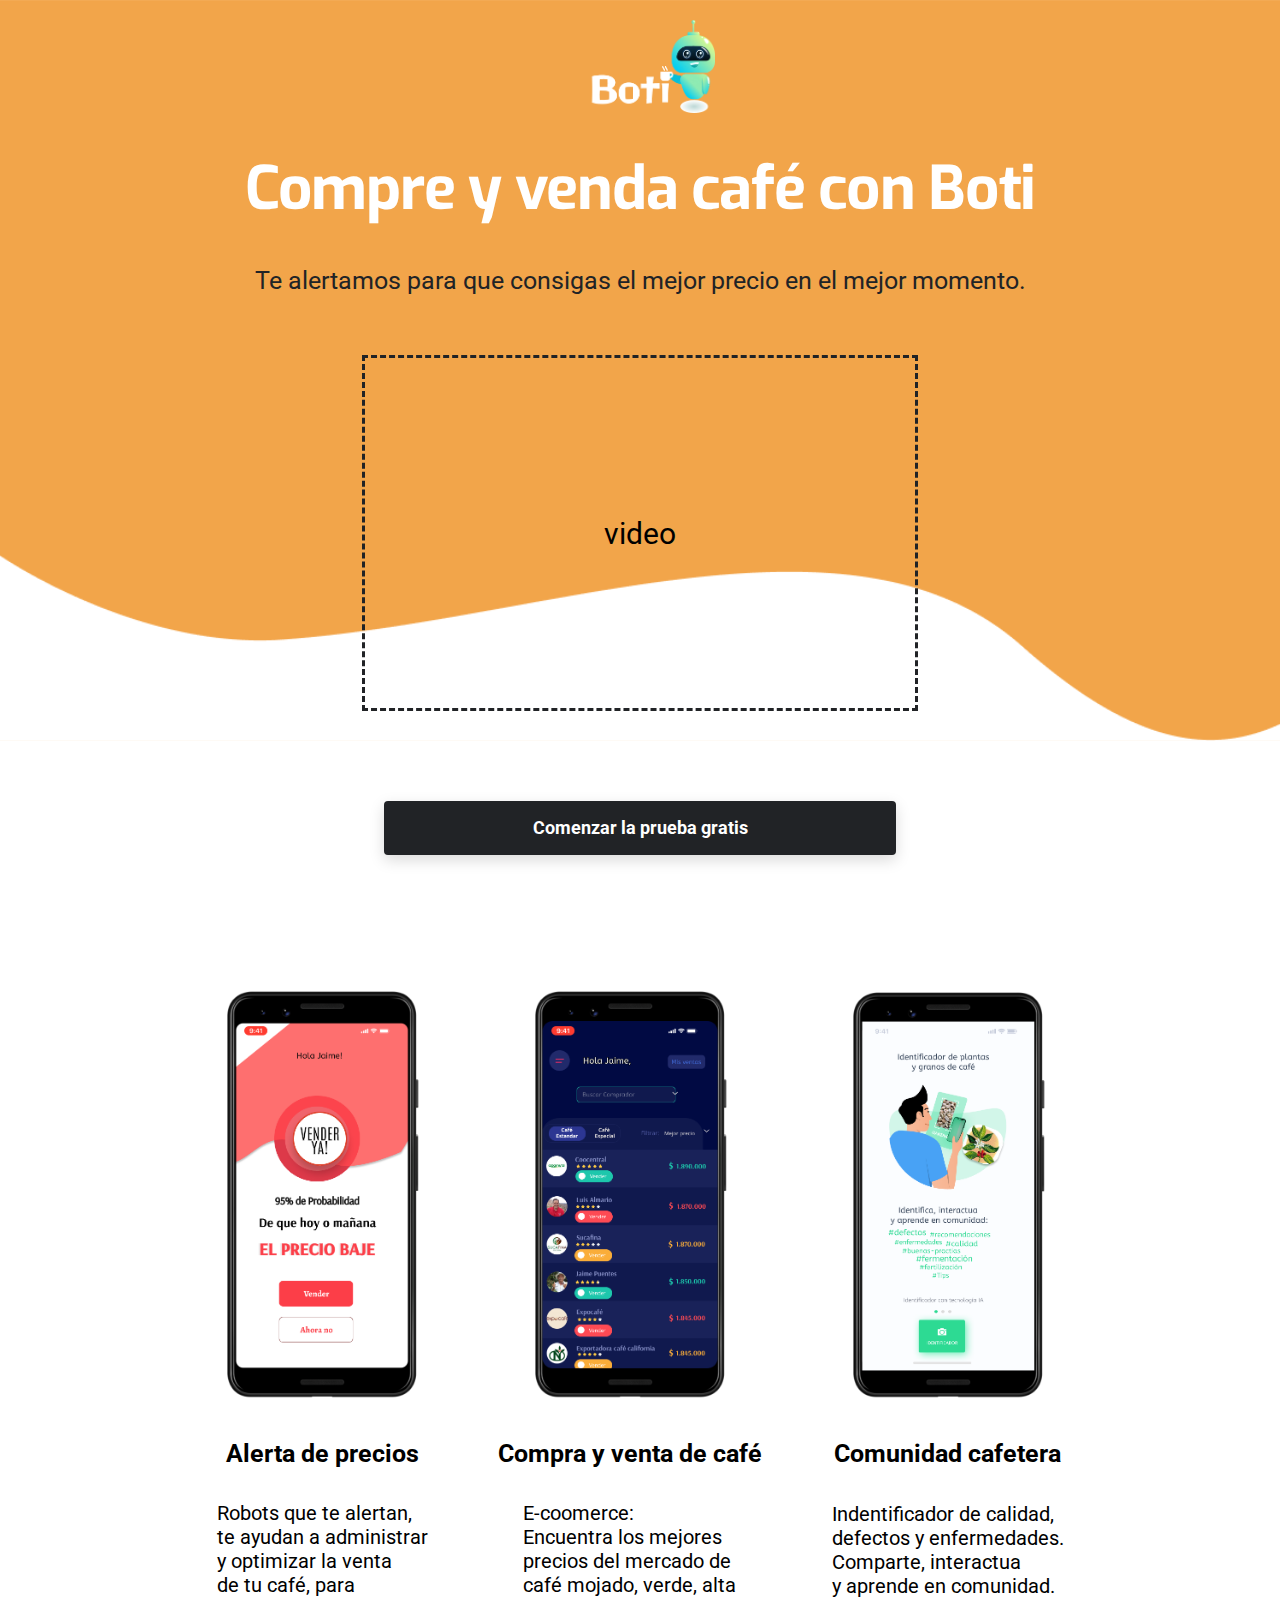
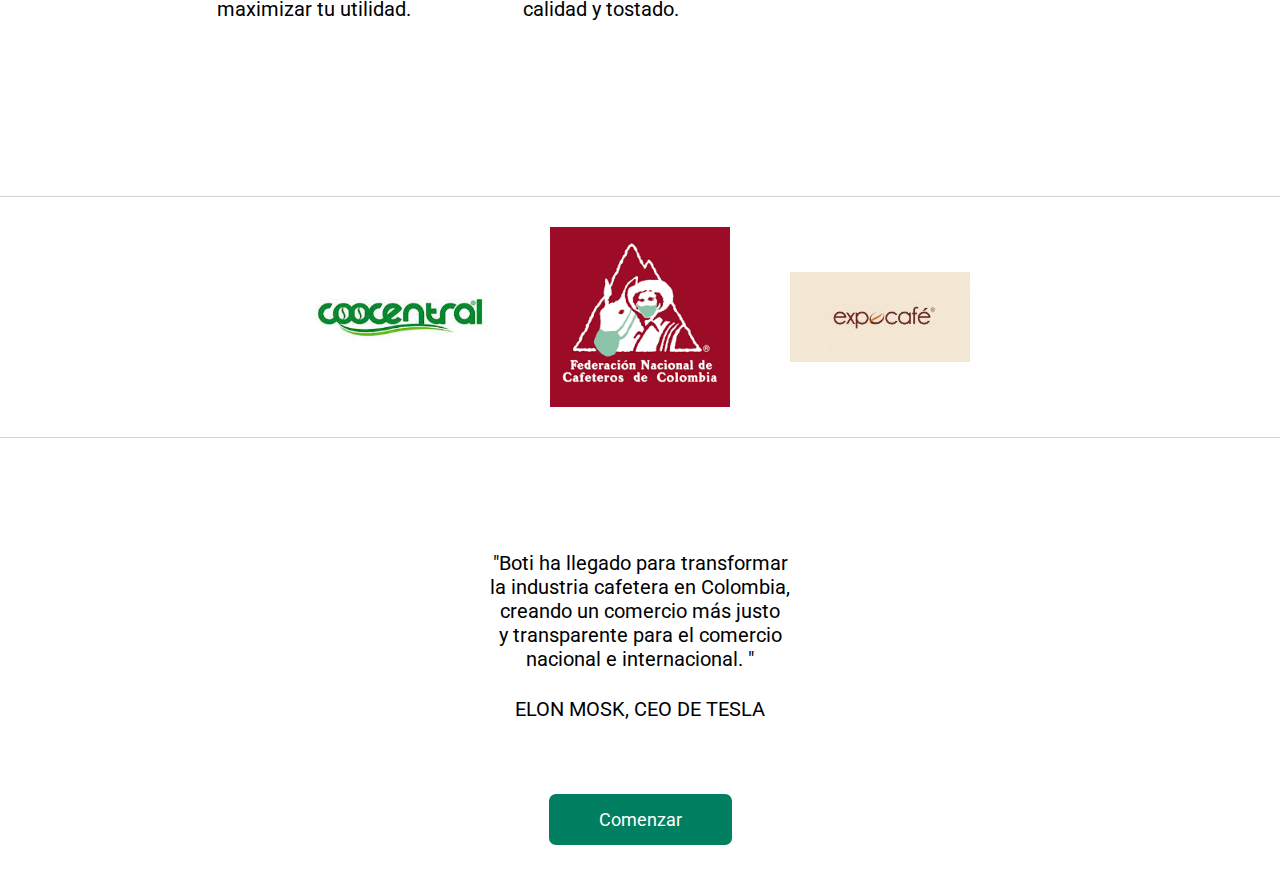
==== commit 050a62d5: "pagina precios" ====
--- a/index.html
+++ b/index.html
@@ -7,22 +7,20 @@
     <link rel="stylesheet" href="css/styles.css">
     <link href="https://fonts.googleapis.com/css2?family=Roboto:wght@400;500;700&display=swap" rel="stylesheet">
     <link href="https://fonts.googleapis.com/css2?family=Exo:wght@400;500;600;700&display=swap" rel="stylesheet">
+
     <title>BOTI</title>
 </head>
 <body>
-    <main>
+    <main>  
         <header class="header">
             <img src="img/Group 810.png" alt="logo" class="header__img">
             <h1 class="header__title">Compre y venda café con Boti</h1>
             <div class="header__text">Te alertamos para que consigas el mejor precio en el mejor momento.</div>
             <div class="header__video">video</div>
         </header>
-
-        <form class="form">
-            <input class="form__phone" autocomplete="tel" placeholder="Número de celular" id="SignupPhone" type="number" name="signup[email]">
-            <button class="form__btn" name="button" data-event-page="free-trial" data-event-category="button" data-event-action="click-button-hero" data-event-label="signup" aria-haspopup="dialog" type="submit">Comenzar la prueba gratis</button>
-        </form>
-        
+        <div class= "allButton">
+            <a href="precios.html" class="allButton__click" >Comenzar la prueba gratis</a>
+        </div>
         <section class="cards">
             <article class="cards__presentation">
                 <img src="img/Group 807.png" alt="gif" class="cards__gif">
@@ -34,7 +32,7 @@
                 <h4 class="cards__title">Compra y venta de café</h4>
                 <span class="cards__subtitle">E-coomerce: <br> Encuentra los mejores  <br>precios del mercado de  <br> café mojado, verde, alta  <br>calidad y tostado. </span>
             </article>
-            <article class="cards__presentation--margin">
+            <article class="cards__presentation--frame">
                 <img src="img/Group 808.png" alt="gif3" class="cards__gif">
                 <h4 class="cards__title">Comunidad cafetera</h4>
                 <span class="cards__subtitle">Indentificador de calidad, <br> defectos y enfermedades.<br> Comparte, interactua <br>  y aprende en comunidad. </span>
@@ -50,7 +48,10 @@
         <footer class="comment">
             <p class="comment__ceo"> "Boti ha llegado para transformar <br> la industria cafetera en Colombia, <br> creando un comercio más justo <br> y transparente para el comercio<br>nacional e internacional. "</p>    
             <p class="comment__ceo"> ELON MOSK, CEO DE TESLA </p> 
-            <button class="comment__bottom">Comenzar</button>
+        <div class="allButton">
+            <a href="precios.html" class= "allButton__click--green">Comenzar</a> 
+        </div>
         </footer>  
+    <script src="js/app.js"></script>
 </body>
 </html>--- a/css/styles.css
+++ b/css/styles.css
@@ -1,3 +1,102 @@
+body {
+  box-sizing: border-box;
+  margin: 0;
+  padding: 0;
+  font-family: "Roboto", sans-serif;
+}
+
+.title-precios {
+  font-size: 5rem;
+  text-transform: uppercase;
+  text-align: center;
+  margin: 0;
+  padding: 50px 0;
+}
+
+.table-module {
+  border-collapse: collapse;
+  border-spacing: 0;
+  font-size: 1.5rem;
+  display: flex;
+  justify-content: center;
+}
+.table-module__row {
+  border-bottom: 1px solid #ececec;
+}
+.table-module__rows {
+  position: relative;
+  border-right: 1px solid #ececec;
+  padding: 1px 20px;
+}
+.table-module__rows--back-color {
+  border-right: 1px solid #ececec;
+  padding: 1px 20px;
+  background-color: #f9f9f9;
+  width: 40%;
+}
+.table-module__recommended {
+  display: none;
+  color: inherit;
+  font-family: Grand Hotel, cursive;
+  font-size: 3rem;
+  position: absolute;
+  bottom: 100%;
+  left: 0;
+  width: 100%;
+  text-align: center;
+  font-weight: 300;
+  margin-bottom: 5px;
+}
+.table-module__table_head {
+  padding: 15px 0;
+  font-size: 2rem;
+  font-weight: 400;
+  text-align: center;
+  text-transform: uppercase;
+  color: #008060;
+  margin: 0 0 10px;
+}
+.table-module__row-icon {
+  border-right: 1px solid #ececec;
+  padding: 1px 20px;
+  text-align: center;
+  font-size: 1.8rem;
+  color: #008060;
+}
+.table-module__row-icon--color {
+  color: black;
+  border-right: 1px solid #ececec;
+  padding: 1px 20px;
+  text-align: center;
+  font-size: 1.8rem;
+  color: inherit;
+}
+.table-module__button_wrapp {
+  text-transform: uppercase;
+  color: orange;
+  background: transparent;
+  padding: 10px 26px;
+  font-size: 2rem;
+  line-height: 1.3333333;
+  border-radius: 5px;
+  border: 2px solid;
+  transition: 0.3s;
+  position: relative;
+  text-align: center;
+}
+.table-module__button_wrapp:hover {
+  background-color: orange;
+  color: white;
+}
+
+.content-end {
+  margin: 0;
+  font-size: 18px;
+  font-size: 1.8rem;
+  color: #767c7e;
+  padding: 10rem;
+}
+
 html {
   font-size: 62.5%;
 }
@@ -82,44 +181,18 @@
   }
 }
 
-.form {
+.allButton {
   display: flex;
   margin: 2rem;
   flex-direction: column;
 }
 @media (min-width: 721px) {
-  .form {
+  .allButton {
     padding-top: 4rem;
   }
 }
-.form__phone {
-  display: inline-block;
-  height: 1.5rem;
-  width: 28rem;
-  margin: 0 0 1rem;
-  padding: 1em 0.9375em;
-  font-size: 1.5rem;
-  box-shadow: 0 0 0 1px #6b7177;
-  border: 1px solid transparent;
-  border-radius: 4px;
-  transition: padding 150ms;
-  appearance: none;
-  align-self: center;
-  background-color: #ffffff;
-  color: #212326;
-}
-@media (min-width: 420px) and (max-width: 720px) {
-  .form__phone {
-    width: 38rem;
-  }
-}
-@media (min-width: 721px) {
-  .form__phone {
-    width: 43rem;
-    height: 2.5rem;
-  }
-}
-.form__btn {
+.allButton__click {
+  text-decoration: none;
   box-shadow: 0 5px 15px 0 rgba(0, 0, 0, 0.15);
   display: inline-block;
   padding: 0.9rem 4rem;
@@ -141,15 +214,32 @@
   color: #ffffff;
 }
 @media (min-width: 420px) and (max-width: 720px) {
-  .form__btn {
+  .allButton__click {
     width: 40rem;
   }
 }
 @media (min-width: 721px) {
-  .form__btn {
+  .allButton__click {
     width: 43rem;
     padding: 1.6rem 4rem;
   }
+}
+.allButton__click:hover {
+  background-color: orange;
+}
+.allButton__click--green {
+  margin: 0px;
+  text-decoration: none;
+  color: #ffffff;
+  font-size: 1.8rem;
+  text-align: center;
+  cursor: pointer;
+  background-color: #008060;
+  padding: 1.5rem 5rem;
+  border-radius: 0.7rem;
+}
+.allButton__click--green:hover {
+  background-color: orange;
 }
 
 .cards {
@@ -174,8 +264,14 @@
   flex-direction: column;
   align-items: center;
 }
-@media (min-width: 721px) {
-  .cards__presentation--margin {
+.cards__presentation--frame {
+  display: flex;
+  flex-direction: column;
+  align-items: center;
+  margin-bottom: 4.8rem;
+}
+@media (min-width: 721px) {
+  .cards__presentation {
     margin-bottom: 2.5rem;
   }
 }
@@ -241,9 +337,12 @@
 }
 
 .comment {
+  display: flex;
   margin-top: 5rem;
   text-align: center;
   margin-bottom: 2rem;
+  align-items: center;
+  flex-direction: column;
 }
 @media (min-width: 721px) {
   .comment {
@@ -252,38 +351,12 @@
 }
 .comment__ceo {
   font-size: 2rem;
-  margin: 3rem;
+  margin: 1.3rem;
 }
 @media (min-width: 420px) and (max-width: 720px) {
   .comment__ceo {
     font-size: 2.3rem;
   }
 }
-.comment__bottom {
-  margin-bottom: 2rem;
-  margin-top: 2rem;
-  background-color: #008060;
-  width: 15rem;
-  height: 4.5rem;
-  cursor: pointer;
-  text-decoration: none;
-  color: #ffffff;
-  font-size: 1.8rem;
-  text-align: center;
-  border-style: none;
-}
-@media (min-width: 420px) and (max-width: 720px) {
-  .comment__bottom {
-    width: 17rem;
-    height: 5rem;
-  }
-}
-@media (min-width: 721px) {
-  .comment__bottom {
-    margin-top: 3rem;
-    width: 20rem;
-    height: 6rem;
-  }
-}
 
 /*# sourceMappingURL=styles.css.map */
